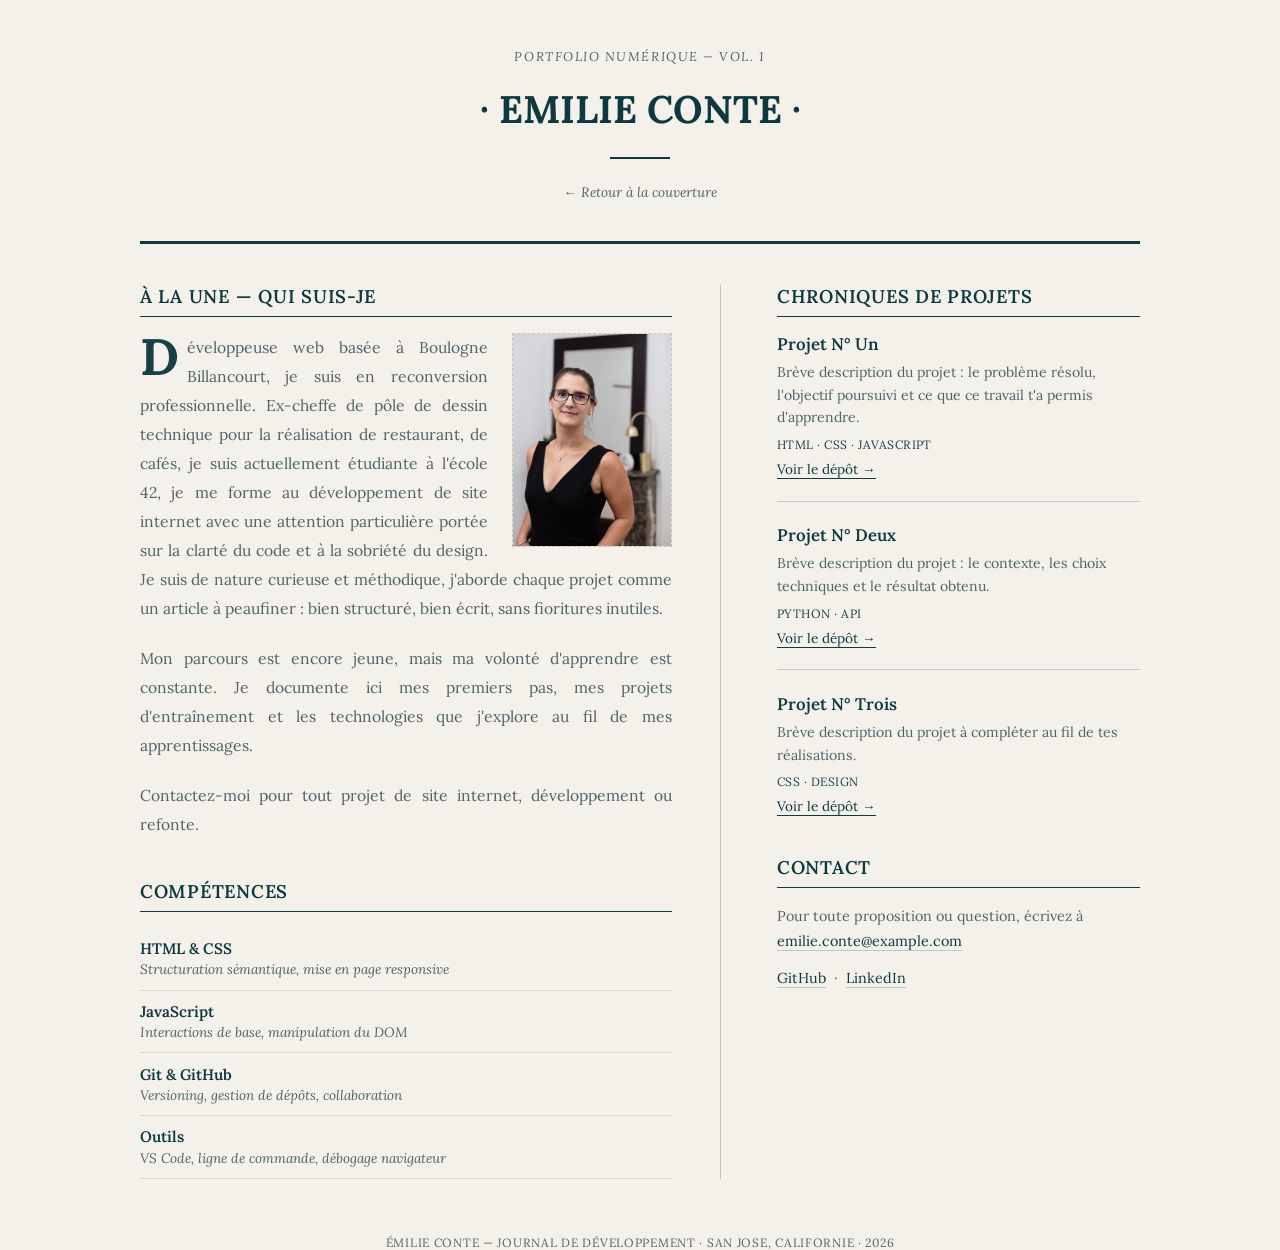
==== portfolio.html @ 1092dd3e "5" ====
<!DOCTYPE html>
<html lang="fr">
<head>
<meta charset="UTF-8">
<meta name="viewport" content="width=device-width, initial-scale=1.0">
<title>Portfolio — Emilie Conte</title>
<link rel="preconnect" href="https://fonts.googleapis.com">
<link rel="preconnect" href="https://fonts.gstatic.com" crossorigin>
<link href="https://fonts.googleapis.com/css2?family=Cormorant+Garamond:ital,wght@0,400;0,500;0,600;0,700;1,400&family=Lora:ital,wght@0,400;0,500;1,400&display=swap" rel="stylesheet">
<link rel="stylesheet" href="style.css">
</head>
<body class="journal-body">

<header class="journal-header">
  <p class="kicker">Portfolio numérique — Vol. 1</p>
  <h1 class="masthead-small">· EMILIE CONTE ·</h1>
  <div class="rule"></div>
  <nav class="journal-nav">
    <a href="index.html" id="backToCover">← Retour à la couverture</a>
  </nav>
</header>

<main class="journal-grid">

  <!-- COLONNE PRINCIPALE : À PROPOS -->
  <article class="column column-main">
    <h2 class="section-title">À la une — Qui suis-je</h2>
    <div class="portrait-placeholder">
      <img src="portrait.jpg" alt="Portrait d'Emilie Conte">
    </div>
    <p class="drop-cap">
      Développeuse web basée à Boulogne Billancourt, je suis en reconversion professionnelle.
	  Ex-cheffe de pôle de dessin technique pour la réalisation de restaurant, de cafés, je suis 
	  actuellement étudiante à l'école 42, je me forme au développement de site internet 
      avec une attention particulière portée sur la clarté du code et à la sobriété du design.
      Je suis de nature curieuse et méthodique, j'aborde chaque projet comme un article 
      à peaufiner : bien structuré, bien écrit, sans fioritures inutiles.
    </p>
    <p>
      Mon parcours est encore jeune, mais ma volonté d'apprendre est constante.
      Je documente ici mes premiers pas, mes projets d'entraînement et les
      technologies que j'explore au fil de mes apprentissages.
    </p>
    <p>
      Contactez-moi pour tout projet de site internet, développement ou refonte.
    </p>

    <h2 class="section-title section-title--spaced">Compétences</h2>
    <ul class="skills-list">
      <li><span class="skill-name">HTML &amp; CSS</span><span class="skill-desc">Structuration sémantique, mise en page responsive</span></li>
      <li><span class="skill-name">JavaScript</span><span class="skill-desc">Interactions de base, manipulation du DOM</span></li>
      <li><span class="skill-name">Git &amp; GitHub</span><span class="skill-desc">Versioning, gestion de dépôts, collaboration</span></li>
      <li><span class="skill-name">Outils</span><span class="skill-desc">VS Code, ligne de commande, débogage navigateur</span></li>
    </ul>
  </article>

  <!-- COLONNE SECONDAIRE : PROJETS -->
  <aside class="column column-side">
    <h2 class="section-title">Chroniques de projets</h2>

    <article class="project-entry">
      <h3 class="project-title">Projet N° Un</h3>
      <p class="project-desc">
        Brève description du projet : le problème résolu, l'objectif
        poursuivi et ce que ce travail t'a permis d'apprendre.
      </p>
      <p class="project-tags">HTML · CSS · JavaScript</p>
      <a href="#" class="project-link">Voir le dépôt →</a>
    </article>

    <div class="divider"></div>

    <article class="project-entry">
      <h3 class="project-title">Projet N° Deux</h3>
      <p class="project-desc">
        Brève description du projet : le contexte, les choix techniques
        et le résultat obtenu.
      </p>
      <p class="project-tags">Python · API</p>
      <a href="#" class="project-link">Voir le dépôt →</a>
    </article>

    <div class="divider"></div>

    <article class="project-entry">
      <h3 class="project-title">Projet N° Trois</h3>
      <p class="project-desc">
        Brève description du projet à compléter au fil de tes réalisations.
      </p>
      <p class="project-tags">CSS · Design</p>
      <a href="#" class="project-link">Voir le dépôt →</a>
    </article>

    <h2 class="section-title section-title--spaced">Contact</h2>
    <p class="contact-text">
      Pour toute proposition ou question, écrivez à<br>
      <a href="mailto:emilie.conte@example.com" class="contact-link">emilie.conte@example.com</a>
    </p>
    <p class="contact-text">
      <a href="https://github.com/Emiconte42" class="contact-link" target="_blank" rel="noopener">GitHub</a>
      &nbsp;·&nbsp;
      <a href="#" class="contact-link" target="_blank" rel="noopener">LinkedIn</a>
    </p>
  </aside>

</main>

<footer class="journal-footer">
  <p>Émilie Conte — Journal de développement · San Jose, Californie · 2026</p>
</footer>

<script>
  const backToCover = document.getElementById('backToCover');

  backToCover.addEventListener('click', (event) => {
    event.preventDefault();

    const previousPage = document.referrer;
    const cameFromCover = previousPage && new URL(previousPage).pathname.endsWith('/index.html');

    if (cameFromCover) {
      window.history.back();
    } else {
      window.location.href = 'index.html?return=1';
    }
  });
</script>

</body>
</html>
---- style.css ----
/* ============================================
   PORTFOLIO — STYLE "JOURNAL ÉPURÉ"
   Palette : papier crème, encre anthracite, bleu nuit
   ============================================ */

:root {
  --paper: #f4f1ea;
  --paper-dark: #ece7db;
  --ink: #0d3a41;
  --ink-soft: #506467;
  --accent: #163f46;
  --rule: #bdc9c6;
  --serif: "Lora", Georgia, serif;
  --body-font: "Lora", Georgia, serif;
}

* {
  margin: 0;
  padding: 0;
  box-sizing: border-box;
}

html, body {
  height: 100%;
}

body {
  background: var(--paper);
  color: var(--ink);
  font-family: var(--body-font);
  -webkit-font-smoothing: antialiased;
}

/* ============================================
   PAGE DE COUVERTURE + EFFET LIVRE PLEIN ÉCRAN
   ============================================ */

.cover-body {
  height: 100vh;
  width: 100vw;
  overflow: hidden;
  background: var(--paper);
  margin: 0;
}

.book-wrapper {
  position: relative;
  width: 100vw;
  height: 100vh;
  perspective: 2400px;
}

.page {
  position: absolute;
  inset: 0;
  width: 100%;
  height: 100%;
  background: var(--paper);
}

.cover-page {
  z-index: 2;
  transform-origin: left center;
  transform-style: preserve-3d;
  transition: transform 0.95s cubic-bezier(0.65, 0, 0.35, 1);
  display: flex;
  align-items: center;
  justify-content: center;
  box-shadow: 4px 0 30px -10px rgba(43, 41, 37, 0.15);
}

.cover-page::after {
  content: "";
  position: absolute;
  inset: 1.5rem;
  border: 1px solid var(--rule);
  pointer-events: none;
}

.portfolio-page {
  z-index: 1;
  overflow: hidden;
}

.portfolio-frame {
  width: 100%;
  height: 100%;
  border: none;
  display: block;
}

.book-wrapper.is-open .cover-page {
  transform: rotateY(-150deg);
  box-shadow: 20px 0 50px -15px rgba(43, 41, 37, 0.4);
}

.book-wrapper.is-returning .cover-page {
  animation: return-cover 0.95s cubic-bezier(0.65, 0, 0.35, 1) forwards;
}

@keyframes return-cover {
  from {
    transform: rotateY(-150deg);
  }
  to {
    transform: rotateY(0);
  }
}

/* Contenu de la couverture */

.cover-content {
  text-align: center;
  padding: 3rem 3rem;
  width: 100%;
  max-width: 560px;
}

.kicker {
  font-family: var(--body-font);
  font-style: italic;
  font-size: 0.8rem;
  letter-spacing: 0.12em;
  text-transform: uppercase;
  color: var(--ink-soft);
  margin-bottom: 1.2rem;
}

.masthead {
  display: block;
  width: 100%;
  font-family: "Lora", Georgia, serif;
  font-weight: 500;
  font-size: clamp(2.2rem, 8vw, 3.4rem);
  letter-spacing: 0.015em;
  color: var(--ink);
  line-height: 1.1;
  text-align: center;
  white-space: nowrap;
}

.rule {
  width: 60px;
  height: 2px;
  background: var(--ink);
  margin: 1.4rem auto;
}

.subtitle {
  font-family: "Cormorant Garamond", Georgia, serif;
  font-style: normal;
  font-weight: 500;
  font-size: 1.05rem;
  color: var(--ink-soft);
  margin-bottom: 1.6rem;
}

.cover-text {
  font-size: 0.98rem;
  line-height: 1.75;
  color: var(--ink-soft);
  margin-bottom: 2.4rem;
}

.enter-btn {
  font-family: var(--body-font);
  font-size: 0.95rem;
  letter-spacing: 0.06em;
  text-transform: uppercase;
  background: transparent;
  border: 1px solid var(--ink);
  color: var(--ink);
  padding: 0.85rem 2.2rem;
  cursor: pointer;
  transition: background 0.3s ease, color 0.3s ease;
}

.enter-btn:hover {
  background: var(--ink);
  color: var(--paper);
}

.arrow {
  display: inline-block;
  margin-left: 0.3rem;
  transition: transform 0.3s ease;
}

.enter-btn:hover .arrow {
  transform: translateX(4px);
}

.issue-footer {
  font-family: var(--serif);
  margin-top: 2.6rem;
  font-size: 0.75rem;
  letter-spacing: 0.08em;
  text-transform: uppercase;
  color: var(--ink-soft);
}

/* ============================================
   PAGE PORTFOLIO
   ============================================ */

.journal-body {
  background: var(--paper);
  min-height: 100vh;
  padding: 3rem 1.5rem 4rem;
}

.journal-header {
  text-align: center;
  max-width: 900px;
  margin: 0 auto 2.5rem;
}

.portrait-placeholder {
  float: right;
  width: 160px;
  height: 214px;
  margin: 0 0 1rem 1.5rem;
  border: 1px dashed var(--rule);
  background: var(--paper-dark);
  overflow: hidden;
}

.portrait-placeholder img {
  display: block;
  width: 100%;
  height: 100%;
  object-fit: cover;
}

.masthead-small {
  font-family: var(--serif);
  font-weight: 700;
  font-size: clamp(1.8rem, 4vw, 2.4rem);
  color: var(--ink);
}

.journal-nav {
  margin-top: 1rem;
}

.journal-nav a {
  font-family: var(--body-font);
  font-style: italic;
  font-size: 0.85rem;
  color: var(--ink-soft);
  text-decoration: none;
  border-bottom: 1px solid transparent;
  transition: border-color 0.25s ease;
}

.journal-nav a:hover {
  border-color: var(--ink-soft);
}

.journal-grid {
  max-width: 1000px;
  margin: 0 auto;
  display: grid;
  grid-template-columns: 1.6fr 1fr;
  gap: 3.5rem;
  border-top: 3px solid var(--ink);
  padding-top: 2.5rem;
}

.column-main {
  border-right: 1px solid var(--rule);
  padding-right: 3rem;
}

.section-title {
  font-family: var(--serif);
  font-weight: 600;
  font-size: 1.15rem;
  text-transform: uppercase;
  letter-spacing: 0.04em;
  color: var(--ink);
  margin-bottom: 1rem;
  border-bottom: 1px solid var(--ink);
  padding-bottom: 0.5rem;
}

.section-title--spaced {
  margin-top: 2.5rem;
}

.drop-cap::first-letter {
  font-family: var(--serif);
  font-size: 3.2rem;
  font-weight: 700;
  float: left;
  line-height: 0.85;
  margin-right: 0.5rem;
  margin-top: 0.1rem;
  color: var(--accent);
}

.column-main p {
  font-size: 0.98rem;
  line-height: 1.85;
  color: var(--ink-soft);
  margin-bottom: 1.3rem;
  text-align: justify;
}

.skills-list {
  list-style: none;
}

.skills-list li {
  padding: 0.7rem 0;
  border-bottom: 1px dotted var(--rule);
  display: flex;
  flex-direction: column;
  gap: 0.15rem;
}

.skill-name {
  font-family: var(--serif);
  font-weight: 600;
  font-size: 0.95rem;
  color: var(--ink);
}

.skill-desc {
  font-size: 0.85rem;
  color: var(--ink-soft);
  font-style: italic;
}

/* Colonne latérale : projets */

.project-entry {
  margin-bottom: 1.2rem;
}

.project-title {
  font-family: var(--serif);
  font-weight: 600;
  font-size: 1.05rem;
  color: var(--ink);
  margin-bottom: 0.4rem;
}

.project-desc {
  font-size: 0.88rem;
  line-height: 1.6;
  color: var(--ink-soft);
  margin-bottom: 0.5rem;
}

.project-tags {
  font-size: 0.75rem;
  letter-spacing: 0.04em;
  text-transform: uppercase;
  color: var(--accent);
  margin-bottom: 0.4rem;
}

.project-link {
  font-size: 0.85rem;
  color: var(--ink);
  text-decoration: none;
  border-bottom: 1px solid var(--ink);
}

.project-link:hover {
  color: var(--accent);
  border-color: var(--accent);
}

.divider {
  height: 1px;
  background: var(--rule);
  margin: 1.4rem 0;
}

.contact-text {
  font-size: 0.9rem;
  line-height: 1.7;
  color: var(--ink-soft);
  margin-bottom: 0.8rem;
}

.contact-link {
  color: var(--ink);
  text-decoration: none;
  border-bottom: 1px solid var(--rule);
}

.contact-link:hover {
  border-color: var(--ink);
}

.journal-footer {
  text-align: center;
  margin-top: 3.5rem;
  font-size: 0.75rem;
  letter-spacing: 0.06em;
  text-transform: uppercase;
  color: var(--ink-soft);
}

/* ============================================
   RESPONSIVE
   ============================================ */

@media (max-width: 720px) {
  .portrait-placeholder {
    float: none;
    margin: 1.5rem auto 0;
  }
  .journal-grid {
    grid-template-columns: 1fr;
  }
  .column-main {
    border-right: none;
    padding-right: 0;
    border-bottom: 1px solid var(--rule);
    padding-bottom: 2rem;
    margin-bottom: 1rem;
  }
  .cover-content {
    padding: 2rem 1.5rem;
  }

  .cover-page::after {
    inset: 1rem;
  }
}
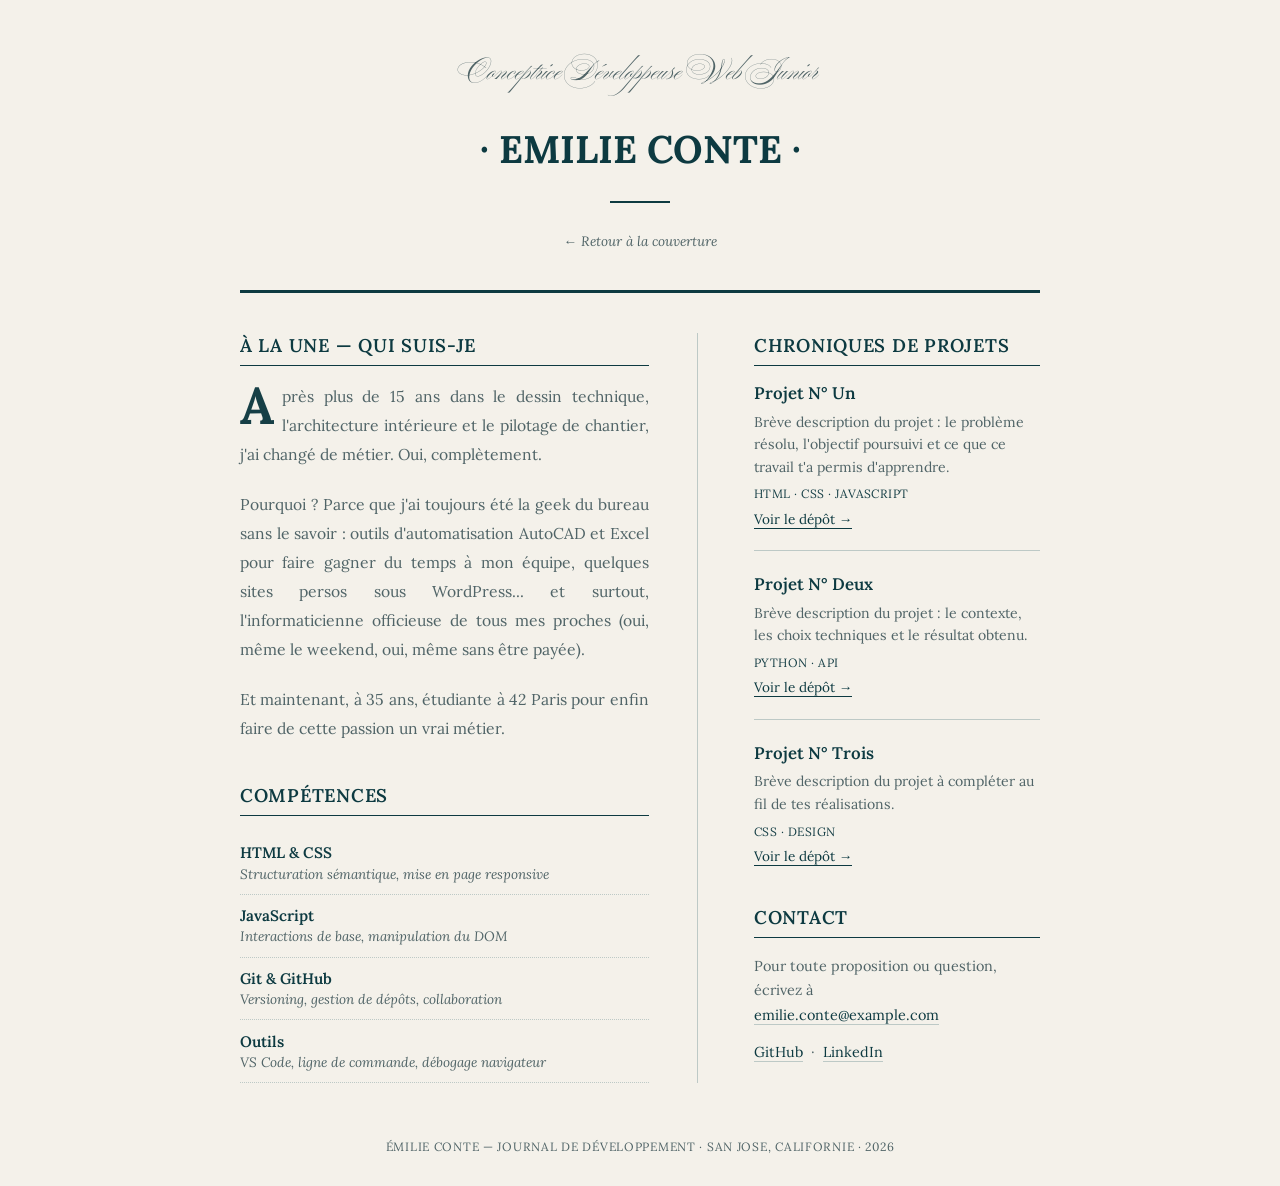
==== commit 6c0137dd: "portfolio" ====
--- a/portfolio.html
+++ b/portfolio.html
@@ -6,106 +6,97 @@
 <title>Portfolio — Emilie Conte</title>
 <link rel="preconnect" href="https://fonts.googleapis.com">
 <link rel="preconnect" href="https://fonts.gstatic.com" crossorigin>
-<link href="https://fonts.googleapis.com/css2?family=Cormorant+Garamond:ital,wght@0,400;0,500;0,600;0,700;1,400&family=Lora:ital,wght@0,400;0,500;1,400&display=swap" rel="stylesheet">
+<link href="https://fonts.googleapis.com/css2?family=Ballet&family=Cormorant+Garamond:ital,wght@0,400;0,500;0,600;0,700;1,400&family=Lora:ital,wght@0,400;0,500;1,400&display=swap" rel="stylesheet">
 <link rel="stylesheet" href="style.css">
 </head>
-<body class="journal-body">
+<body class="corps-portfolio">
 
-<header class="journal-header">
-  <p class="kicker">Portfolio numérique — Vol. 1</p>
-  <h1 class="masthead-small">· EMILIE CONTE ·</h1>
-  <div class="rule"></div>
-  <nav class="journal-nav">
+<header class="en-tete-portfolio">
+  <p class="surtitre surtitre-portfolio">Conceptrice Développeuse Web Junior</p>
+  <h1 class="petit-titre">· EMILIE CONTE ·</h1>
+  <div class="trait"></div>
+  <nav class="navigation-portfolio">
     <a href="index.html" id="backToCover">← Retour à la couverture</a>
   </nav>
 </header>
 
-<main class="journal-grid">
+<main class="grille-portfolio">
 
   <!-- COLONNE PRINCIPALE : À PROPOS -->
-  <article class="column column-main">
-    <h2 class="section-title">À la une — Qui suis-je</h2>
-    <div class="portrait-placeholder">
-      <img src="portrait.jpg" alt="Portrait d'Emilie Conte">
-    </div>
-    <p class="drop-cap">
-      Développeuse web basée à Boulogne Billancourt, je suis en reconversion professionnelle.
-	  Ex-cheffe de pôle de dessin technique pour la réalisation de restaurant, de cafés, je suis 
-	  actuellement étudiante à l'école 42, je me forme au développement de site internet 
-      avec une attention particulière portée sur la clarté du code et à la sobriété du design.
-      Je suis de nature curieuse et méthodique, j'aborde chaque projet comme un article 
-      à peaufiner : bien structuré, bien écrit, sans fioritures inutiles.
+  <article class="colonne colonne-principale">
+    <h2 class="titre-section">À la une — Qui suis-je</h2>
+    <p class="lettrine">
+      Après plus de 15 ans dans le dessin technique, l'architecture intérieure et le pilotage de chantier, j'ai changé de métier. 
+	  Oui, complètement.
     </p>
     <p>
-      Mon parcours est encore jeune, mais ma volonté d'apprendre est constante.
-      Je documente ici mes premiers pas, mes projets d'entraînement et les
-      technologies que j'explore au fil de mes apprentissages.
+      Pourquoi ? Parce que j'ai toujours été la geek du bureau sans le savoir : outils d'automatisation AutoCAD et Excel pour faire gagner du temps à mon équipe, quelques sites persos sous WordPress... et surtout, l'informaticienne officieuse de tous mes proches (oui, même le weekend, oui, même sans être payée).
     </p>
     <p>
-      Contactez-moi pour tout projet de site internet, développement ou refonte.
+      Et maintenant, à 35 ans, étudiante à 42 Paris pour enfin faire de cette passion un vrai métier.
     </p>
 
-    <h2 class="section-title section-title--spaced">Compétences</h2>
-    <ul class="skills-list">
-      <li><span class="skill-name">HTML &amp; CSS</span><span class="skill-desc">Structuration sémantique, mise en page responsive</span></li>
-      <li><span class="skill-name">JavaScript</span><span class="skill-desc">Interactions de base, manipulation du DOM</span></li>
-      <li><span class="skill-name">Git &amp; GitHub</span><span class="skill-desc">Versioning, gestion de dépôts, collaboration</span></li>
-      <li><span class="skill-name">Outils</span><span class="skill-desc">VS Code, ligne de commande, débogage navigateur</span></li>
+    <h2 class="titre-section titre-section--espaced">Compétences</h2>
+    <ul class="liste-competences">
+      <li><span class="nom-competence">HTML &amp; CSS</span><span class="description-competence">Structuration sémantique, mise en page responsive</span></li>
+      <li><span class="nom-competence">JavaScript</span><span class="description-competence">Interactions de base, manipulation du DOM</span></li>
+      <li><span class="nom-competence">Git &amp; GitHub</span><span class="description-competence">Versioning, gestion de dépôts, collaboration</span></li>
+      <li><span class="nom-competence">Outils</span><span class="description-competence">VS Code, ligne de commande, débogage navigateur</span></li>
     </ul>
   </article>
 
   <!-- COLONNE SECONDAIRE : PROJETS -->
-  <aside class="column column-side">
-    <h2 class="section-title">Chroniques de projets</h2>
+  <aside class="colonne colonne-secondaire">
+    <h2 class="titre-section">Chroniques de projets</h2>
 
-    <article class="project-entry">
-      <h3 class="project-title">Projet N° Un</h3>
-      <p class="project-desc">
+    <article class="projet">
+      <h3 class="titre-projet">Projet N° Un</h3>
+      <p class="description-projet">
         Brève description du projet : le problème résolu, l'objectif
         poursuivi et ce que ce travail t'a permis d'apprendre.
       </p>
-      <p class="project-tags">HTML · CSS · JavaScript</p>
-      <a href="#" class="project-link">Voir le dépôt →</a>
+      <p class="technologies-projet">HTML · CSS · JavaScript</p>
+      <a href="#" class="lien-projet">Voir le dépôt →</a>
     </article>
 
-    <div class="divider"></div>
+    <div class="separateur"></div>
 
-    <article class="project-entry">
-      <h3 class="project-title">Projet N° Deux</h3>
-      <p class="project-desc">
+    <article class="projet">
+      <h3 class="titre-projet">Projet N° Deux</h3>
+      <p class="description-projet">
         Brève description du projet : le contexte, les choix techniques
         et le résultat obtenu.
       </p>
-      <p class="project-tags">Python · API</p>
-      <a href="#" class="project-link">Voir le dépôt →</a>
+      <p class="technologies-projet">Python · API</p>
+      <a href="#" class="lien-projet">Voir le dépôt →</a>
     </article>
 
-    <div class="divider"></div>
+    <div class="separateur"></div>
 
-    <article class="project-entry">
-      <h3 class="project-title">Projet N° Trois</h3>
-      <p class="project-desc">
+    <article class="projet">
+      <h3 class="titre-projet">Projet N° Trois</h3>
+      <p class="description-projet">
         Brève description du projet à compléter au fil de tes réalisations.
       </p>
-      <p class="project-tags">CSS · Design</p>
-      <a href="#" class="project-link">Voir le dépôt →</a>
+      <p class="technologies-projet">CSS · Design</p>
+      <a href="#" class="lien-projet">Voir le dépôt →</a>
     </article>
 
-    <h2 class="section-title section-title--spaced">Contact</h2>
-    <p class="contact-text">
+    <h2 class="titre-section titre-section--espaced">Contact</h2>
+    <p class="texte-contact">
       Pour toute proposition ou question, écrivez à<br>
-      <a href="mailto:emilie.conte@example.com" class="contact-link">emilie.conte@example.com</a>
+      <a href="mailto:emilie.conte@example.com" class="lien-contact">emilie.conte@example.com</a>
     </p>
-    <p class="contact-text">
-      <a href="https://github.com/Emiconte42" class="contact-link" target="_blank" rel="noopener">GitHub</a>
+    <p class="texte-contact">
+      <a href="https://github.com/Emiconte42" class="lien-contact" target="_blank" rel="noopener">GitHub</a>
       &nbsp;·&nbsp;
-      <a href="#" class="contact-link" target="_blank" rel="noopener">LinkedIn</a>
+      <a href="#" class="lien-contact" target="_blank" rel="noopener">LinkedIn</a>
     </p>
   </aside>
 
 </main>
 
-<footer class="journal-footer">
+<footer class="pied-portfolio">
   <p>Émilie Conte — Journal de développement · San Jose, Californie · 2026</p>
 </footer>
 
--- a/style.css
+++ b/style.css
@@ -14,6 +14,7 @@
   --body-font: "Lora", Georgia, serif;
 }
 
+/* Réinitialisation et réglages communs */
 * {
   margin: 0;
   padding: 0;
@@ -24,6 +25,7 @@
   height: 100%;
 }
 
+/* Apparence générale des pages */
 body {
   background: var(--paper);
   color: var(--ink);
@@ -35,7 +37,7 @@
    PAGE DE COUVERTURE + EFFET LIVRE PLEIN ÉCRAN
    ============================================ */
 
-.cover-body {
+.corps-couverture {
   height: 100vh;
   width: 100vw;
   overflow: hidden;
@@ -43,13 +45,15 @@
   margin: 0;
 }
 
-.book-wrapper {
+/* Conteneur de l'animation d'ouverture */
+.livre {
   position: relative;
   width: 100vw;
   height: 100vh;
   perspective: 2400px;
 }
 
+/* Une page occupe toute la fenêtre */
 .page {
   position: absolute;
   inset: 0;
@@ -58,10 +62,12 @@
   background: var(--paper);
 }
 
-.cover-page {
+/* Mise en place de la couverture */
+.page-couverture {
   z-index: 2;
   transform-origin: left center;
   transform-style: preserve-3d;
+  backface-visibility: hidden;
   transition: transform 0.95s cubic-bezier(0.65, 0, 0.35, 1);
   display: flex;
   align-items: center;
@@ -69,32 +75,27 @@
   box-shadow: 4px 0 30px -10px rgba(43, 41, 37, 0.15);
 }
 
-.cover-page::after {
-  content: "";
-  position: absolute;
-  inset: 1.5rem;
-  border: 1px solid var(--rule);
-  pointer-events: none;
-}
-
-.portfolio-page {
+/* Page portfolio affichée sous la couverture */
+.page-portfolio {
   z-index: 1;
   overflow: hidden;
 }
 
-.portfolio-frame {
+/* Cadre technique de la page portfolio */
+.cadre-portfolio {
   width: 100%;
   height: 100%;
   border: none;
   display: block;
 }
 
-.book-wrapper.is-open .cover-page {
+/* Animation d'ouverture et de retour */
+.livre.est-ouvert .page-couverture {
   transform: rotateY(-150deg);
   box-shadow: 20px 0 50px -15px rgba(43, 41, 37, 0.4);
 }
 
-.book-wrapper.is-returning .cover-page {
+.livre.est-retour .page-couverture {
   animation: return-cover 0.95s cubic-bezier(0.65, 0, 0.35, 1) forwards;
 }
 
@@ -107,26 +108,36 @@
   }
 }
 
-/* Contenu de la couverture */
-
-.cover-content {
+/* Contenu et typographie de la couverture */
+
+.contenu-couverture {
   text-align: center;
   padding: 3rem 3rem;
   width: 100%;
-  max-width: 560px;
-}
-
-.kicker {
+  max-width: 7000px;
+}
+
+.surtitre {
   font-family: var(--body-font);
   font-style: italic;
   font-size: 0.8rem;
   letter-spacing: 0.12em;
   text-transform: uppercase;
   color: var(--ink-soft);
-  margin-bottom: 1.2rem;
-}
-
-.masthead {
+  margin-bottom: 1.5rem;
+}
+
+/* Surtitre calligraphique du portfolio */
+.surtitre-portfolio {
+  font-family: "Ballet", cursive;
+  font-size: 1.7rem;
+  font-style: normal;
+  letter-spacing: 0;
+  text-transform: none;
+}
+
+/* Nom affiché en titre principal */
+.titre-principal {
   display: block;
   width: 100%;
   font-family: "Lora", Georgia, serif;
@@ -139,30 +150,45 @@
   white-space: nowrap;
 }
 
-.rule {
+/* Petit trait décoratif */
+.trait {
   width: 60px;
   height: 2px;
   background: var(--ink);
-  margin: 1.4rem auto;
-}
-
-.subtitle {
+  margin: 1.7rem auto;
+}
+
+.trait-accroche {
+  display: block;
+  margin: 0.8rem auto;
+}
+
+.sous-titre {
   font-family: "Cormorant Garamond", Georgia, serif;
   font-style: normal;
   font-weight: 500;
   font-size: 1.05rem;
   color: var(--ink-soft);
-  margin-bottom: 1.6rem;
-}
-
-.cover-text {
+  margin-bottom: 1.9rem;
+}
+
+/* Sous-titre calligraphique de la couverture */
+.sous-titre-couverture {
+  font-family: "Ballet", cursive;
+  font-size: clamp(1.8rem, 5vw, 3rem);
+  font-weight: 400;
+  letter-spacing: 0;
+}
+
+.texte-couverture {
   font-size: 0.98rem;
-  line-height: 1.75;
-  color: var(--ink-soft);
-  margin-bottom: 2.4rem;
-}
-
-.enter-btn {
+  line-height: 1.9;
+  color: var(--ink-soft);
+  margin-bottom: 1.8rem;
+}
+
+.bouton-entree {
+  display: inline-block;
   font-family: var(--body-font);
   font-size: 0.95rem;
   letter-spacing: 0.06em;
@@ -172,25 +198,69 @@
   color: var(--ink);
   padding: 0.85rem 2.2rem;
   cursor: pointer;
+  margin-top: 0.3rem;
   transition: background 0.3s ease, color 0.3s ease;
 }
 
-.enter-btn:hover {
+/* État au survol du bouton */
+.bouton-entree:hover {
   background: var(--ink);
   color: var(--paper);
 }
 
-.arrow {
+.fleche {
   display: inline-block;
   margin-left: 0.3rem;
   transition: transform 0.3s ease;
 }
 
-.enter-btn:hover .arrow {
+.bouton-entree:hover .fleche {
   transform: translateX(4px);
 }
 
-.issue-footer {
+/* Liens sociaux de la couverture */
+.reseaux-couverture {
+  margin-top: 2.5rem;
+}
+
+.titre-reseaux {
+  margin-bottom: 0.7rem;
+  color: var(--ink-soft);
+  font-size: 0.75rem;
+  letter-spacing: 0.12em;
+  text-transform: uppercase;
+}
+
+.liens-reseaux {
+  display: flex;
+  justify-content: center;
+  gap: 1rem;
+}
+
+.lien-reseau {
+  display: grid;
+  width: 2.2rem;
+  height: 2.2rem;
+  place-items: center;
+  color: var(--ink);
+  border: 1px solid var(--rule);
+  transition: background 0.25s ease, color 0.25s ease, transform 0.25s ease;
+}
+
+.lien-reseau:hover,
+.lien-reseau:focus-visible {
+  background: var(--ink);
+  color: var(--paper);
+  transform: translateY(-3px);
+}
+
+.lien-reseau svg {
+  width: 1.1rem;
+  height: 1.1rem;
+  fill: currentColor;
+}
+
+.pied-couverture {
   font-family: var(--serif);
   margin-top: 2.6rem;
   font-size: 0.75rem;
@@ -200,50 +270,39 @@
 }
 
 /* ============================================
-   PAGE PORTFOLIO
-   ============================================ */
-
-.journal-body {
+  PAGE PORTFOLIO
+  ============================================ */
+
+/* Fond, hauteur et marges de la page */
+.corps-portfolio {
+  position: relative;
   background: var(--paper);
+  height: auto;
   min-height: 100vh;
-  padding: 3rem 1.5rem 4rem;
-}
-
-.journal-header {
+  padding: 3rem 3rem 2rem;
+}
+
+/* En-tête et navigation */
+.en-tete-portfolio {
+  position: relative;
+  z-index: 1;
   text-align: center;
   max-width: 900px;
   margin: 0 auto 2.5rem;
 }
 
-.portrait-placeholder {
-  float: right;
-  width: 160px;
-  height: 214px;
-  margin: 0 0 1rem 1.5rem;
-  border: 1px dashed var(--rule);
-  background: var(--paper-dark);
-  overflow: hidden;
-}
-
-.portrait-placeholder img {
-  display: block;
-  width: 100%;
-  height: 100%;
-  object-fit: cover;
-}
-
-.masthead-small {
+.petit-titre {
   font-family: var(--serif);
   font-weight: 700;
   font-size: clamp(1.8rem, 4vw, 2.4rem);
   color: var(--ink);
 }
 
-.journal-nav {
+.navigation-portfolio {
   margin-top: 1rem;
 }
 
-.journal-nav a {
+.navigation-portfolio a {
   font-family: var(--body-font);
   font-style: italic;
   font-size: 0.85rem;
@@ -253,12 +312,13 @@
   transition: border-color 0.25s ease;
 }
 
-.journal-nav a:hover {
+.navigation-portfolio a:hover {
   border-color: var(--ink-soft);
 }
 
-.journal-grid {
-  max-width: 1000px;
+/* Organisation des deux colonnes */
+.grille-portfolio {
+  max-width: 800px;
   margin: 0 auto;
   display: grid;
   grid-template-columns: 1.6fr 1fr;
@@ -267,12 +327,14 @@
   padding-top: 2.5rem;
 }
 
-.column-main {
+/* Séparateur de la colonne principale */
+.colonne-principale {
   border-right: 1px solid var(--rule);
   padding-right: 3rem;
 }
 
-.section-title {
+/* Titres des rubriques */
+.titre-section {
   font-family: var(--serif);
   font-weight: 600;
   font-size: 1.15rem;
@@ -284,11 +346,11 @@
   padding-bottom: 0.5rem;
 }
 
-.section-title--spaced {
+.titre-section--espaced {
   margin-top: 2.5rem;
 }
 
-.drop-cap::first-letter {
+.lettrine::first-letter {
   font-family: var(--serif);
   font-size: 3.2rem;
   font-weight: 700;
@@ -299,7 +361,7 @@
   color: var(--accent);
 }
 
-.column-main p {
+.colonne-principale p {
   font-size: 0.98rem;
   line-height: 1.85;
   color: var(--ink-soft);
@@ -307,11 +369,12 @@
   text-align: justify;
 }
 
-.skills-list {
+/* Liste des compétences */
+.liste-competences {
   list-style: none;
 }
 
-.skills-list li {
+.liste-competences li {
   padding: 0.7rem 0;
   border-bottom: 1px dotted var(--rule);
   display: flex;
@@ -319,14 +382,14 @@
   gap: 0.15rem;
 }
 
-.skill-name {
+.nom-competence {
   font-family: var(--serif);
   font-weight: 600;
   font-size: 0.95rem;
   color: var(--ink);
 }
 
-.skill-desc {
+.description-competence {
   font-size: 0.85rem;
   color: var(--ink-soft);
   font-style: italic;
@@ -334,11 +397,11 @@
 
 /* Colonne latérale : projets */
 
-.project-entry {
+.projet {
   margin-bottom: 1.2rem;
 }
 
-.project-title {
+.titre-projet {
   font-family: var(--serif);
   font-weight: 600;
   font-size: 1.05rem;
@@ -346,14 +409,14 @@
   margin-bottom: 0.4rem;
 }
 
-.project-desc {
+.description-projet {
   font-size: 0.88rem;
   line-height: 1.6;
   color: var(--ink-soft);
   margin-bottom: 0.5rem;
 }
 
-.project-tags {
+.technologies-projet {
   font-size: 0.75rem;
   letter-spacing: 0.04em;
   text-transform: uppercase;
@@ -361,42 +424,45 @@
   margin-bottom: 0.4rem;
 }
 
-.project-link {
+.lien-projet {
   font-size: 0.85rem;
   color: var(--ink);
   text-decoration: none;
   border-bottom: 1px solid var(--ink);
 }
 
-.project-link:hover {
+.lien-projet:hover {
   color: var(--accent);
   border-color: var(--accent);
 }
 
-.divider {
+/* Séparateurs entre les projets */
+.separateur {
   height: 1px;
   background: var(--rule);
   margin: 1.4rem 0;
 }
 
-.contact-text {
+/* Coordonnées et liens de contact */
+.texte-contact {
   font-size: 0.9rem;
   line-height: 1.7;
   color: var(--ink-soft);
   margin-bottom: 0.8rem;
 }
 
-.contact-link {
+.lien-contact {
   color: var(--ink);
   text-decoration: none;
   border-bottom: 1px solid var(--rule);
 }
 
-.contact-link:hover {
+.lien-contact:hover {
   border-color: var(--ink);
 }
 
-.journal-footer {
+/* Texte placé sous le contenu */
+.pied-portfolio {
   text-align: center;
   margin-top: 3.5rem;
   font-size: 0.75rem;
@@ -410,25 +476,18 @@
    ============================================ */
 
 @media (max-width: 720px) {
-  .portrait-placeholder {
-    float: none;
-    margin: 1.5rem auto 0;
-  }
-  .journal-grid {
+  .grille-portfolio {
     grid-template-columns: 1fr;
   }
-  .column-main {
+  .colonne-principale {
     border-right: none;
     padding-right: 0;
     border-bottom: 1px solid var(--rule);
     padding-bottom: 2rem;
     margin-bottom: 1rem;
   }
-  .cover-content {
+  .contenu-couverture {
     padding: 2rem 1.5rem;
   }
 
-  .cover-page::after {
-    inset: 1rem;
-  }
-}
+}
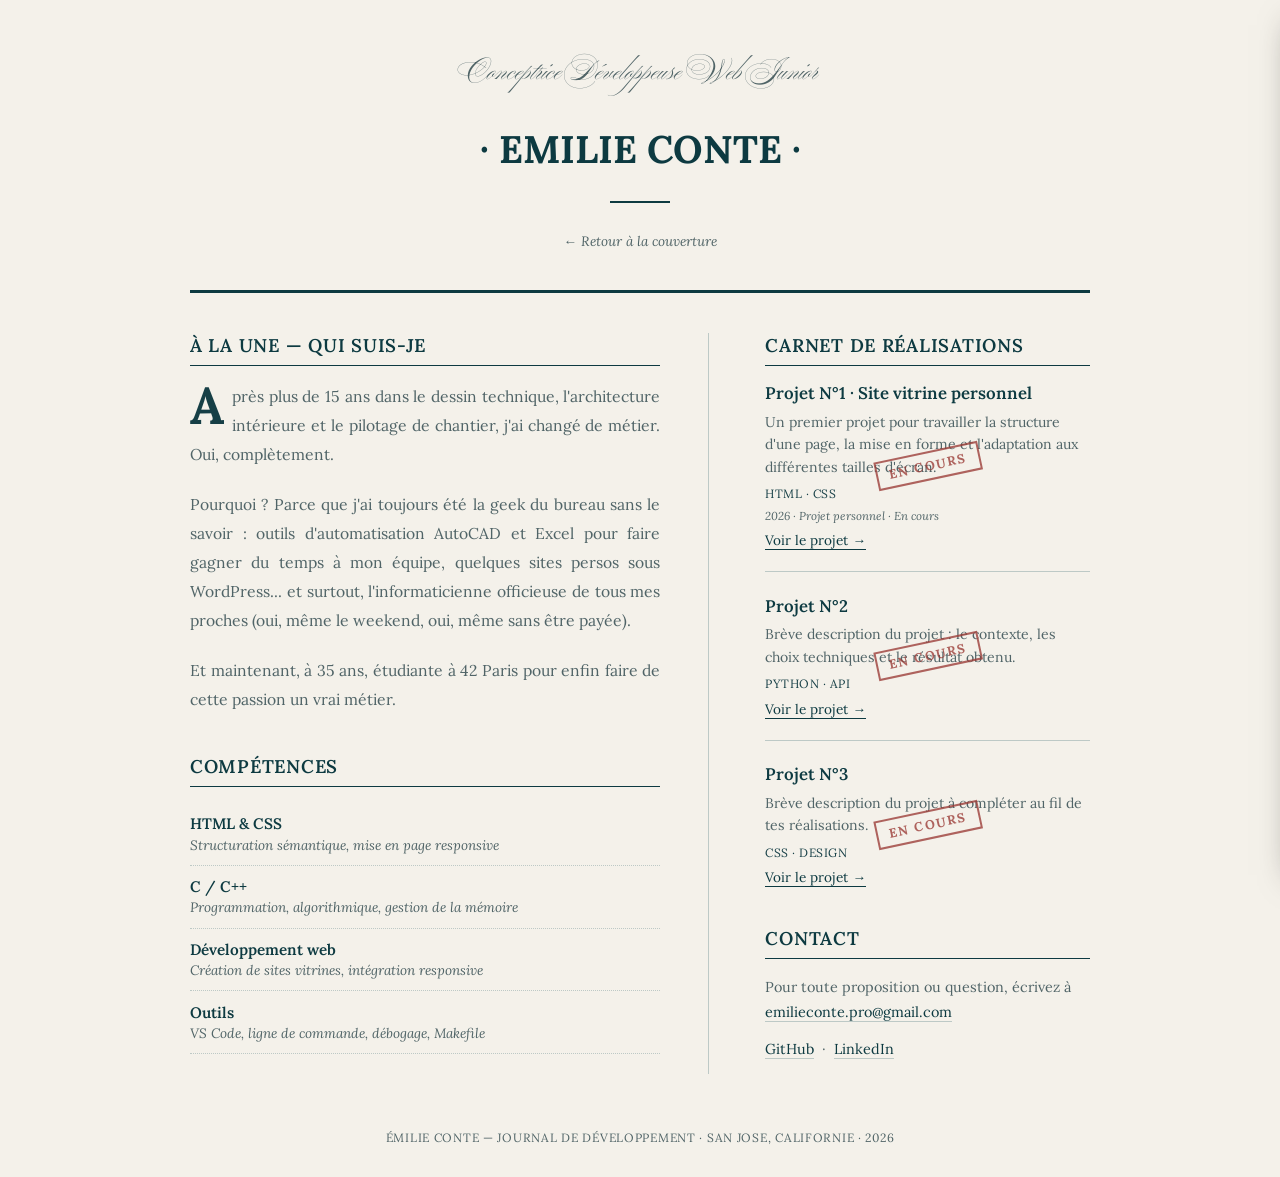
==== commit f310f33c: "portfolio" ====
--- a/portfolio.html
+++ b/portfolio.html
@@ -39,53 +39,57 @@
     <h2 class="titre-section titre-section--espaced">Compétences</h2>
     <ul class="liste-competences">
       <li><span class="nom-competence">HTML &amp; CSS</span><span class="description-competence">Structuration sémantique, mise en page responsive</span></li>
-      <li><span class="nom-competence">JavaScript</span><span class="description-competence">Interactions de base, manipulation du DOM</span></li>
-      <li><span class="nom-competence">Git &amp; GitHub</span><span class="description-competence">Versioning, gestion de dépôts, collaboration</span></li>
-      <li><span class="nom-competence">Outils</span><span class="description-competence">VS Code, ligne de commande, débogage navigateur</span></li>
+      <li><span class="nom-competence">C / C++</span><span class="description-competence">Programmation, algorithmique, gestion de la mémoire</span></li>
+      <li><span class="nom-competence">Développement web</span><span class="description-competence">Création de sites vitrines, intégration responsive</span></li>
+      <li><span class="nom-competence">Outils</span><span class="description-competence">VS Code, ligne de commande, débogage, Makefile</span></li>
     </ul>
   </article>
 
   <!-- COLONNE SECONDAIRE : PROJETS -->
   <aside class="colonne colonne-secondaire">
-    <h2 class="titre-section">Chroniques de projets</h2>
+    <h2 class="titre-section">Carnet de réalisations</h2>
 
     <article class="projet">
-      <h3 class="titre-projet">Projet N° Un</h3>
+      <span class="tampon-projet" aria-hidden="true">En cours</span>
+      <h3 class="titre-projet">Projet N°1 · Site vitrine personnel</h3>
       <p class="description-projet">
-        Brève description du projet : le problème résolu, l'objectif
-        poursuivi et ce que ce travail t'a permis d'apprendre.
+        Un premier projet pour travailler la structure d'une page,
+        la mise en forme et l'adaptation aux différentes tailles d'écran.
       </p>
-      <p class="technologies-projet">HTML · CSS · JavaScript</p>
-      <a href="#" class="lien-projet">Voir le dépôt →</a>
+      <p class="technologies-projet">HTML · CSS</p>
+      <p class="statut-projet">2026 · Projet personnel · En cours</p>
+      <a href="#" class="lien-projet" data-projet="1">Voir le projet →</a>
     </article>
 
     <div class="separateur"></div>
 
     <article class="projet">
-      <h3 class="titre-projet">Projet N° Deux</h3>
+      <span class="tampon-projet" aria-hidden="true">En cours</span>
+      <h3 class="titre-projet">Projet N°2</h3>
       <p class="description-projet">
         Brève description du projet : le contexte, les choix techniques
         et le résultat obtenu.
       </p>
       <p class="technologies-projet">Python · API</p>
-      <a href="#" class="lien-projet">Voir le dépôt →</a>
+      <a href="#" class="lien-projet" data-projet="2">Voir le projet →</a>
     </article>
 
     <div class="separateur"></div>
 
     <article class="projet">
-      <h3 class="titre-projet">Projet N° Trois</h3>
+      <span class="tampon-projet" aria-hidden="true">En cours</span>
+      <h3 class="titre-projet">Projet N°3</h3>
       <p class="description-projet">
         Brève description du projet à compléter au fil de tes réalisations.
       </p>
       <p class="technologies-projet">CSS · Design</p>
-      <a href="#" class="lien-projet">Voir le dépôt →</a>
+      <a href="#" class="lien-projet" data-projet="3">Voir le projet →</a>
     </article>
 
     <h2 class="titre-section titre-section--espaced">Contact</h2>
     <p class="texte-contact">
       Pour toute proposition ou question, écrivez à<br>
-      <a href="mailto:emilie.conte@example.com" class="lien-contact">emilie.conte@example.com</a>
+      <a href="mailto:emilieconte.pro@gmail.com" class="lien-contact">emilieconte.pro@gmail.com</a>
     </p>
     <p class="texte-contact">
       <a href="https://github.com/Emiconte42" class="lien-contact" target="_blank" rel="noopener">GitHub</a>
@@ -100,8 +104,93 @@
   <p>Émilie Conte — Journal de développement · San Jose, Californie · 2026</p>
 </footer>
 
+<aside class="panneau-projet" aria-hidden="true">
+  <button class="fermer-projet" type="button">← Retour aux projets</button>
+  <p class="surtitre">Fiche de projet</p>
+  <h2 class="titre-projet-detail"></h2>
+  <p class="statut-projet-detail"></p>
+  <div class="trait"></div>
+  <p class="description-projet-detail"></p>
+  <p class="technologies-projet-detail"></p>
+</aside>
+
 <script>
   const backToCover = document.getElementById('backToCover');
+  const corpsPortfolio = document.querySelector('.corps-portfolio');
+  const liensProjet = document.querySelectorAll('.lien-projet');
+  const panneauProjet = document.querySelector('.panneau-projet');
+  const fermerProjet = document.querySelector('.fermer-projet');
+  const titreProjetDetail = document.querySelector('.titre-projet-detail');
+  const statutProjetDetail = document.querySelector('.statut-projet-detail');
+  const descriptionProjetDetail = document.querySelector('.description-projet-detail');
+  const technologiesProjetDetail = document.querySelector('.technologies-projet-detail');
+  let projetActif = null;
+
+  const projets = {
+    1: {
+      titre: 'Projet N°1 · Site vitrine personnel',
+      statut: '2026 · Projet personnel · En cours',
+      description: 'Un premier projet pour travailler la structure d’une page, la mise en forme et l’adaptation aux différentes tailles d’écran.',
+      technologies: 'HTML · CSS'
+    },
+    2: {
+      titre: 'Projet N°2',
+      statut: 'Projet d’apprentissage · En préparation',
+      description: 'Un projet consacré à la découverte de la programmation et à la construction d’une logique solide, étape par étape.',
+      technologies: 'C · C++ · Algorithmique'
+    },
+    3: {
+      titre: 'Projet N°3',
+      statut: 'Projet à venir',
+      description: 'Un nouvel espace pour présenter une réalisation future, ses choix techniques et ce que j’aurai appris en la construisant.',
+      technologies: 'À compléter'
+    }
+  };
+
+  const afficherProjet = (numeroProjet) => {
+    const projet = projets[numeroProjet];
+
+    if (!projet) {
+      return;
+    }
+
+    titreProjetDetail.textContent = projet.titre;
+    statutProjetDetail.textContent = projet.statut;
+    descriptionProjetDetail.textContent = projet.description;
+    technologiesProjetDetail.textContent = projet.technologies;
+    corpsPortfolio.classList.add('projet-ouvert');
+    panneauProjet.setAttribute('aria-hidden', 'false');
+    liensProjet.forEach((lienProjet) => {
+      const estActif = lienProjet.dataset.projet === numeroProjet;
+      lienProjet.textContent = estActif ? 'Fermer le projet ←' : 'Voir le projet →';
+      lienProjet.classList.toggle('projet-actif', estActif);
+    });
+    projetActif = numeroProjet;
+  };
+
+  const fermerPanneauProjet = () => {
+    corpsPortfolio.classList.remove('projet-ouvert');
+    panneauProjet.setAttribute('aria-hidden', 'true');
+    liensProjet.forEach((lienProjet) => {
+      lienProjet.textContent = 'Voir le projet →';
+      lienProjet.classList.remove('projet-actif');
+    });
+    projetActif = null;
+  };
+
+  liensProjet.forEach((lienProjet) => {
+    lienProjet.addEventListener('click', (event) => {
+      event.preventDefault();
+      if (projetActif === lienProjet.dataset.projet) {
+        fermerPanneauProjet();
+        return;
+      }
+
+      afficherProjet(lienProjet.dataset.projet);
+    });
+  });
+
+  fermerProjet.addEventListener('click', fermerPanneauProjet);
 
   backToCover.addEventListener('click', (event) => {
     event.preventDefault();
--- a/style.css
+++ b/style.css
@@ -275,11 +275,14 @@
 
 /* Fond, hauteur et marges de la page */
 .corps-portfolio {
+  --largeur-panneau: min(58vw, 760px);
+  --largeur-gauche-ouverte: min(800px, calc(100vw - var(--largeur-panneau) - 6rem));
   position: relative;
   background: var(--paper);
   height: auto;
   min-height: 100vh;
   padding: 3rem 3rem 2rem;
+  overflow-x: hidden;
 }
 
 /* En-tête et navigation */
@@ -289,6 +292,7 @@
   text-align: center;
   max-width: 900px;
   margin: 0 auto 2.5rem;
+  transition: transform 0.7s cubic-bezier(0.65, 0, 0.35, 1);
 }
 
 .petit-titre {
@@ -318,13 +322,14 @@
 
 /* Organisation des deux colonnes */
 .grille-portfolio {
-  max-width: 800px;
+  max-width: 900px;
   margin: 0 auto;
   display: grid;
   grid-template-columns: 1.6fr 1fr;
   gap: 3.5rem;
   border-top: 3px solid var(--ink);
   padding-top: 2.5rem;
+  transition: transform 0.7s cubic-bezier(0.65, 0, 0.35, 1);
 }
 
 /* Séparateur de la colonne principale */
@@ -398,7 +403,28 @@
 /* Colonne latérale : projets */
 
 .projet {
+  position: relative;
   margin-bottom: 1.2rem;
+}
+
+/* Tampon indiquant un projet non terminé */
+.tampon-projet {
+  position: absolute;
+  z-index: 1;
+  top: 50%;
+  left: 50%;
+  padding: 0.25rem 0.7rem;
+  border: 2px solid #9b3b36;
+  color: #9b3b36;
+  font-family: var(--body-font);
+  font-size: 0.8rem;
+  font-weight: 700;
+  letter-spacing: 0.12em;
+  text-transform: uppercase;
+  transform: translate(-50%, -50%) rotate(-12deg);
+  opacity: 0.78;
+  pointer-events: none;
+  white-space: nowrap;
 }
 
 .titre-projet {
@@ -424,6 +450,13 @@
   margin-bottom: 0.4rem;
 }
 
+.statut-projet {
+  margin-bottom: 0.4rem;
+  color: var(--ink-soft);
+  font-size: 0.72rem;
+  font-style: italic;
+}
+
 .lien-projet {
   font-size: 0.85rem;
   color: var(--ink);
@@ -434,6 +467,81 @@
 .lien-projet:hover {
   color: var(--accent);
   border-color: var(--accent);
+}
+
+/* Panneau de détail affiché à droite */
+.panneau-projet {
+  position: fixed;
+  z-index: 3;
+  top: 0;
+  right: 0;
+  width: var(--largeur-panneau);
+  min-height: 100vh;
+  padding: 3rem clamp(1.5rem, 5vw, 4rem);
+  background: var(--paper);
+  border-left: 1px solid var(--rule);
+  box-shadow: -12px 0 30px -25px rgba(43, 41, 37, 0.5);
+  transform: translateX(100%);
+  transition: transform 0.7s cubic-bezier(0.65, 0, 0.35, 1);
+}
+
+.projet-ouvert .en-tete-portfolio,
+.projet-ouvert .grille-portfolio {
+  width: var(--largeur-gauche-ouverte);
+  max-width: none;
+  margin-left: calc((100vw - var(--largeur-panneau) - 6rem - var(--largeur-gauche-ouverte)) / 2);
+  margin-right: 0;
+  transform: none;
+}
+
+.projet-ouvert .grille-portfolio {
+  grid-template-columns: 1.2fr 1fr;
+  gap: 1.5rem;
+}
+
+.projet-ouvert .pied-portfolio {
+  width: var(--largeur-gauche-ouverte);
+  margin-left: calc((100vw - var(--largeur-panneau) - 6rem - var(--largeur-gauche-ouverte)) / 2);
+  margin-right: 0;
+  transform: none;
+}
+
+.projet-ouvert .panneau-projet {
+  transform: translateX(0);
+}
+
+.fermer-projet {
+  margin-bottom: 4rem;
+  padding: 0;
+  border: 0;
+  background: transparent;
+  color: var(--ink-soft);
+  font: italic 0.85rem var(--body-font);
+  cursor: pointer;
+}
+
+.fermer-projet:hover {
+  color: var(--ink);
+}
+
+.titre-projet-detail {
+  margin-bottom: 0.6rem;
+  font: 600 1.8rem var(--serif);
+  color: var(--ink);
+}
+
+.statut-projet-detail,
+.technologies-projet-detail {
+  color: var(--accent);
+  font-size: 0.78rem;
+  letter-spacing: 0.05em;
+  text-transform: uppercase;
+}
+
+.description-projet-detail {
+  color: var(--ink-soft);
+  font-size: 1rem;
+  line-height: 1.8;
 }
 
 /* Séparateurs entre les projets */
@@ -490,4 +598,17 @@
     padding: 2rem 1.5rem;
   }
 
-}
+  .panneau-projet {
+    width: 100%;
+  }
+
+  .projet-ouvert .en-tete-portfolio,
+  .projet-ouvert .grille-portfolio {
+    width: 100%;
+    max-width: none;
+    margin-left: 0;
+    margin-right: 0;
+    transform: translateX(-100%);
+  }
+
+}
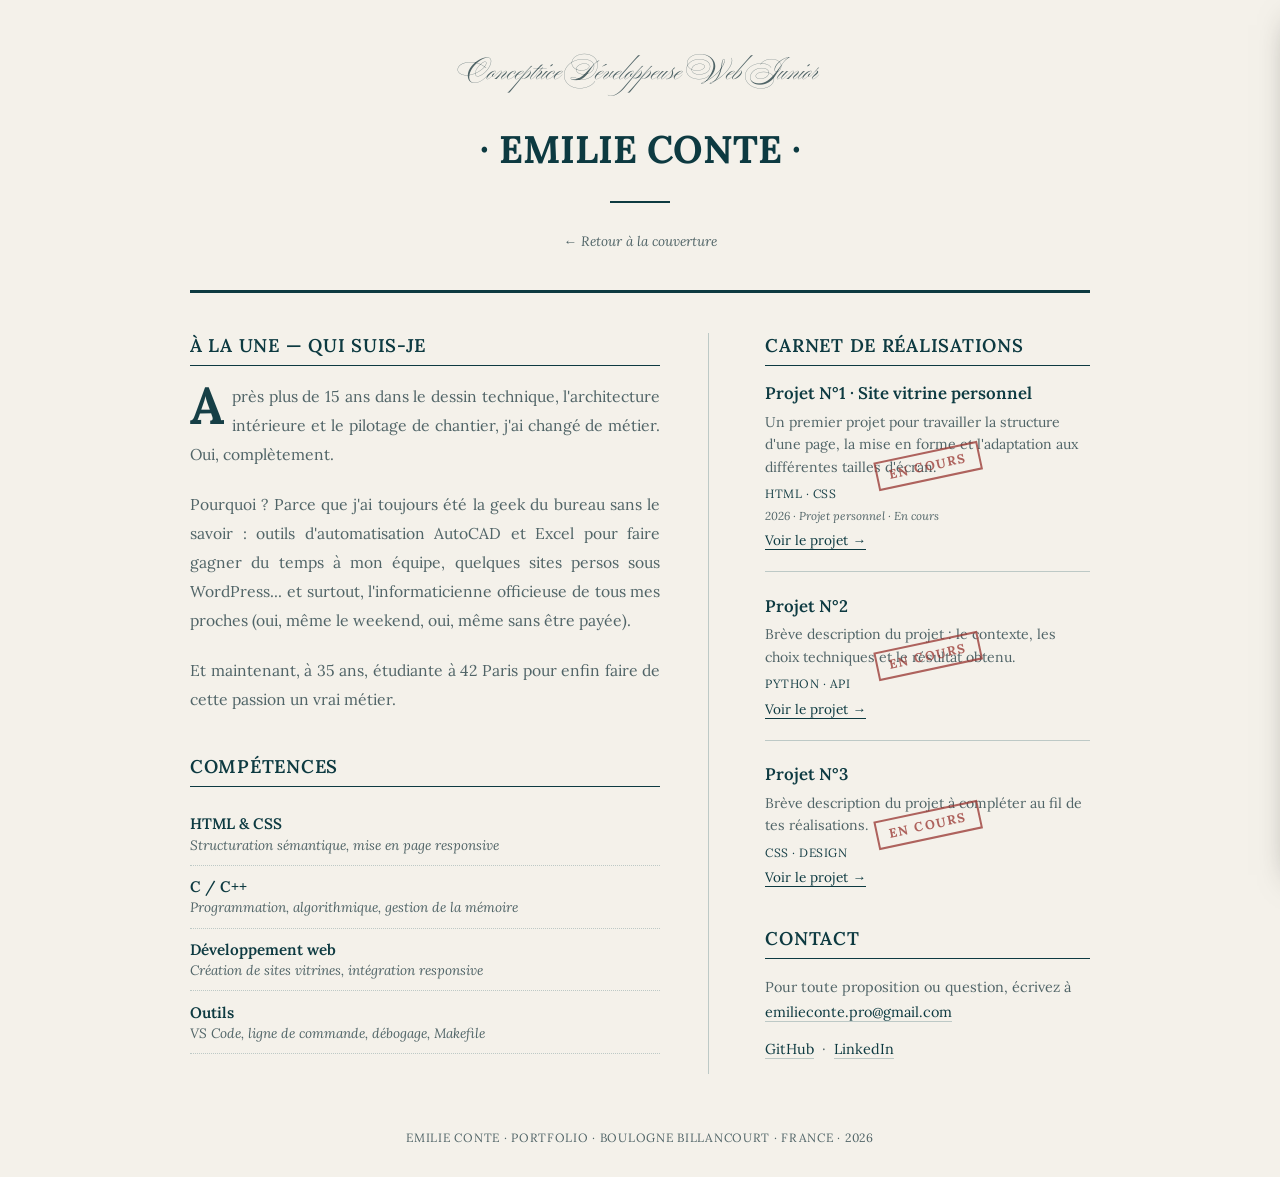
==== commit 1d58784f: "Mise à jour du portfolio" ====
--- a/portfolio.html
+++ b/portfolio.html
@@ -101,7 +101,7 @@
 </main>
 
 <footer class="pied-portfolio">
-  <p>Émilie Conte — Journal de développement · San Jose, Californie · 2026</p>
+  <p>Emilie Conte · Portfolio · Boulogne Billancourt · France · 2026</p>
 </footer>
 
 <aside class="panneau-projet" aria-hidden="true">
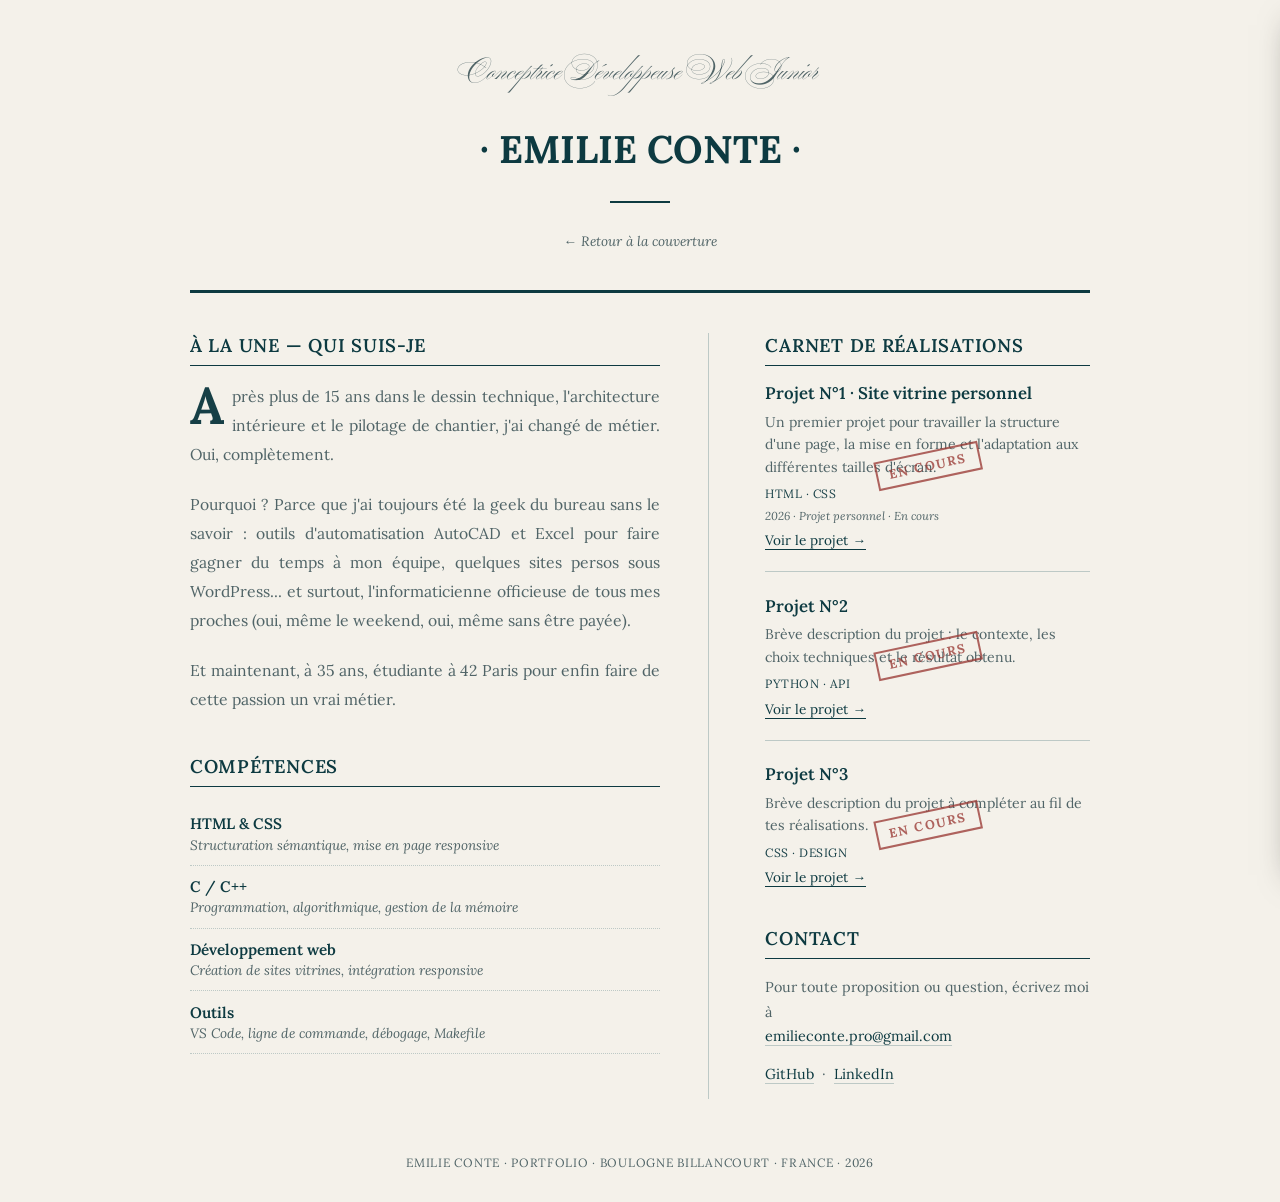
==== commit 1b4fc7d1: "portfolio" ====
--- a/portfolio.html
+++ b/portfolio.html
@@ -88,13 +88,13 @@
 
     <h2 class="titre-section titre-section--espaced">Contact</h2>
     <p class="texte-contact">
-      Pour toute proposition ou question, écrivez à<br>
+      Pour toute proposition ou question, écrivez moi à<br>
       <a href="mailto:emilieconte.pro@gmail.com" class="lien-contact">emilieconte.pro@gmail.com</a>
     </p>
     <p class="texte-contact">
       <a href="https://github.com/Emiconte42" class="lien-contact" target="_blank" rel="noopener">GitHub</a>
       &nbsp;·&nbsp;
-      <a href="#" class="lien-contact" target="_blank" rel="noopener">LinkedIn</a>
+      <a href="https://www.linkedin.com/in/emilieconte/" class="lien-contact" target="_blank" rel="noopener">LinkedIn</a>
     </p>
   </aside>
 
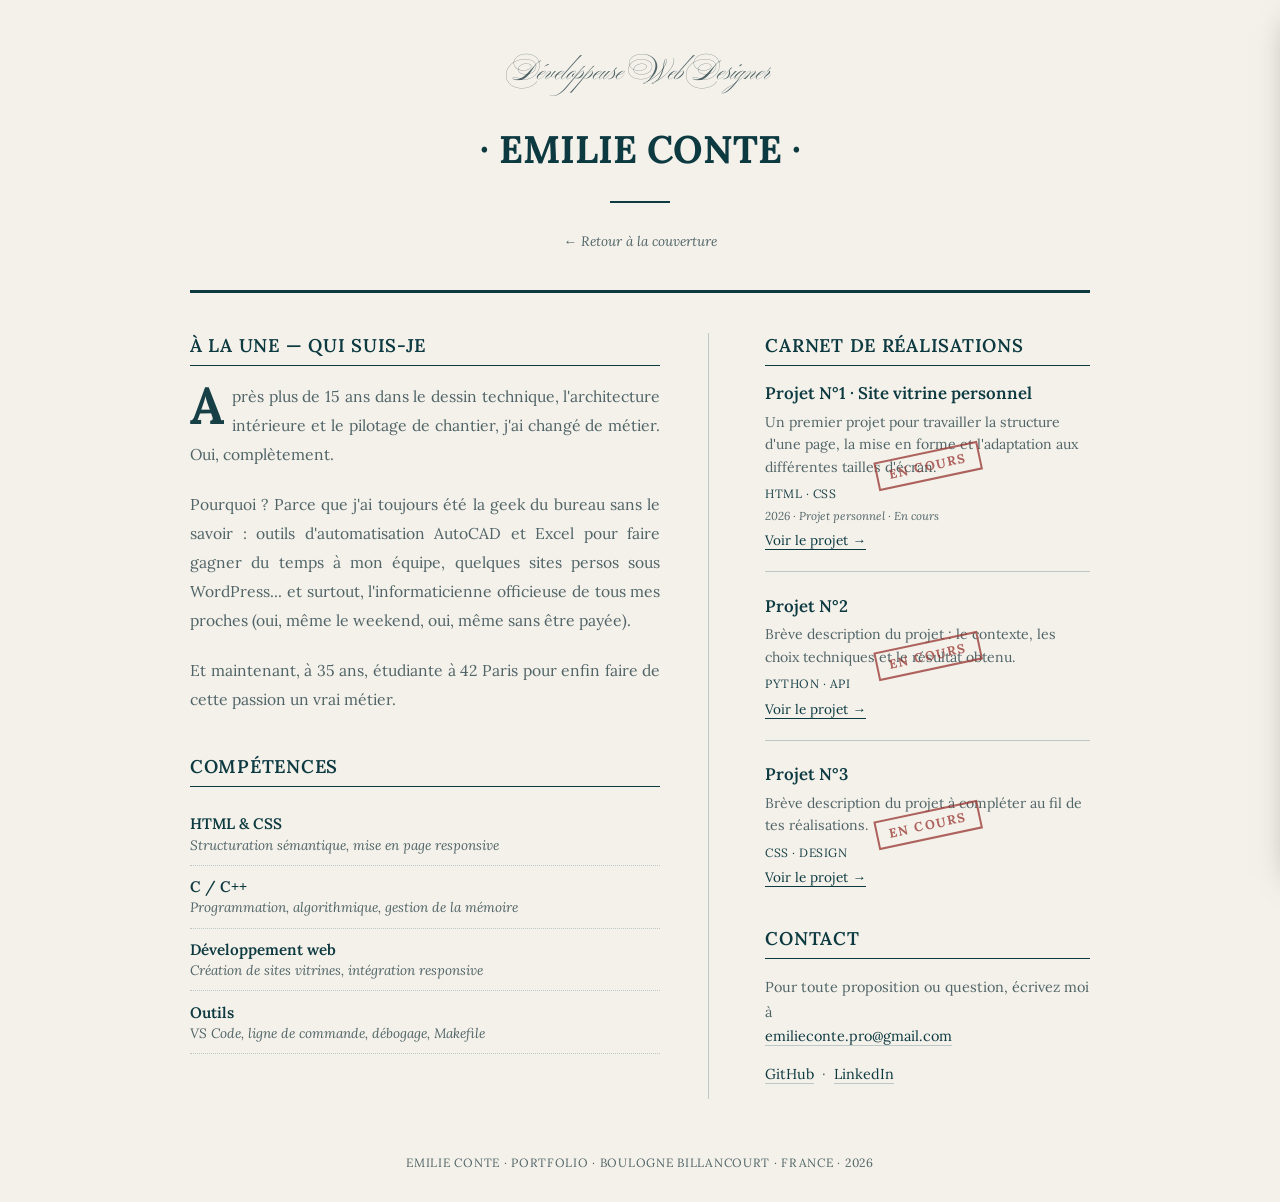
==== commit e23b2af1: "portfolio" ====
--- a/portfolio.html
+++ b/portfolio.html
@@ -12,7 +12,7 @@
 <body class="corps-portfolio">
 
 <header class="en-tete-portfolio">
-  <p class="surtitre surtitre-portfolio">Conceptrice Développeuse Web Junior</p>
+  <p class="surtitre surtitre-portfolio">Développeuse Web Designer</p>
   <h1 class="petit-titre">· EMILIE CONTE ·</h1>
   <div class="trait"></div>
   <nav class="navigation-portfolio">
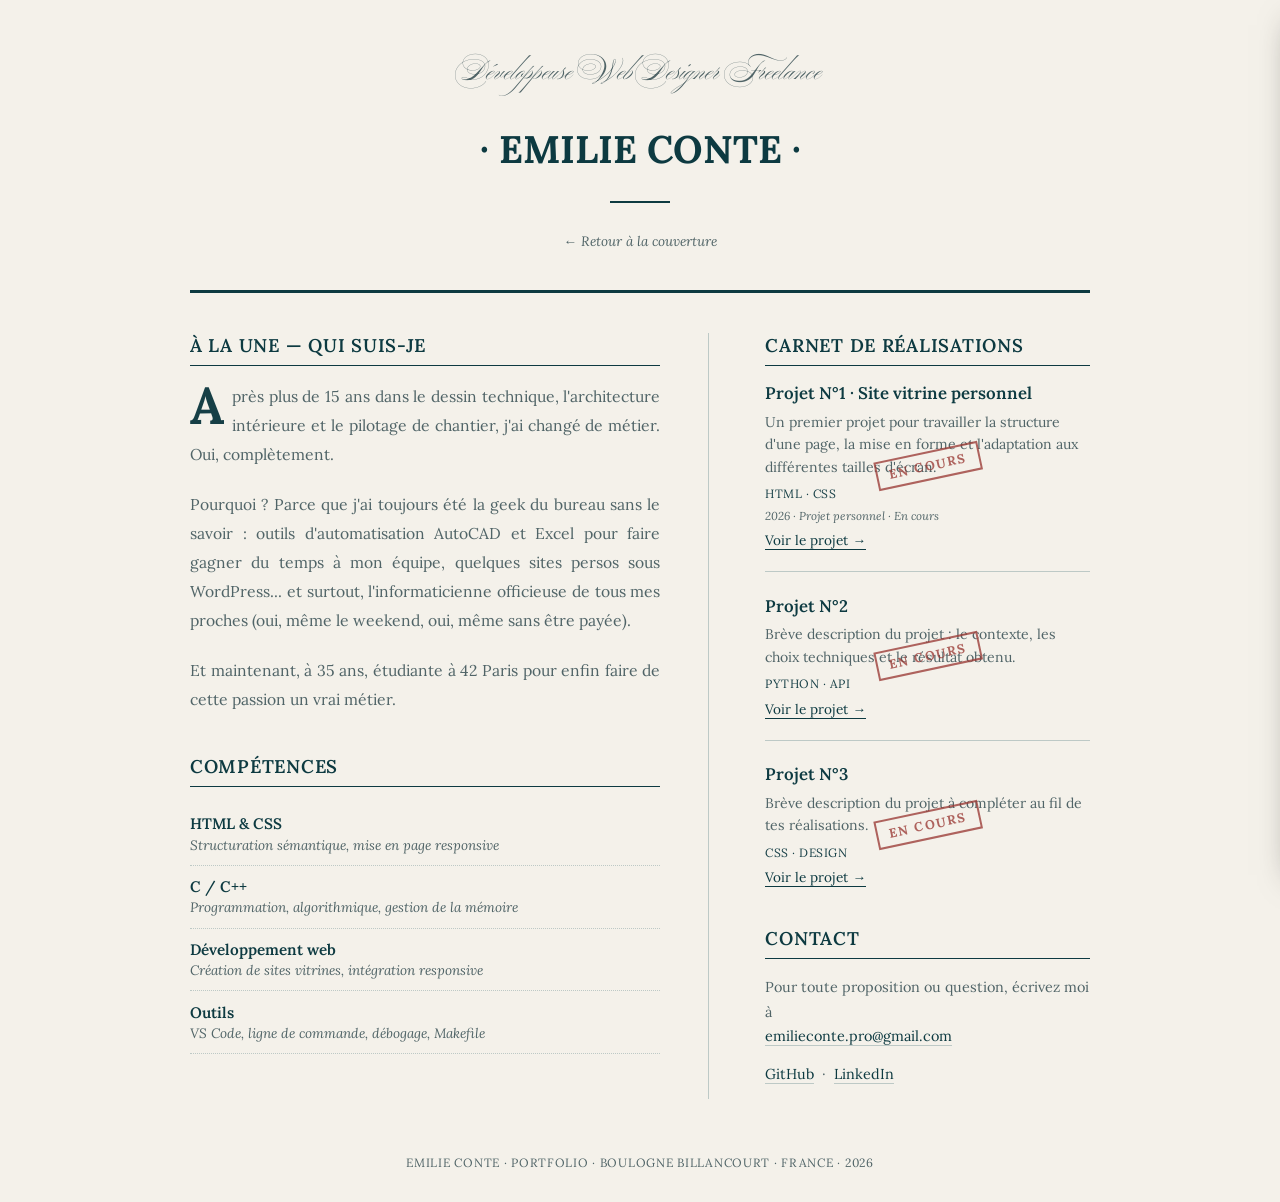
==== commit f5106172: "portfolio" ====
--- a/portfolio.html
+++ b/portfolio.html
@@ -12,7 +12,7 @@
 <body class="corps-portfolio">
 
 <header class="en-tete-portfolio">
-  <p class="surtitre surtitre-portfolio">Développeuse Web Designer</p>
+  <p class="surtitre surtitre-portfolio">Développeuse Web Designer Freelance</p>
   <h1 class="petit-titre">· EMILIE CONTE ·</h1>
   <div class="trait"></div>
   <nav class="navigation-portfolio">
